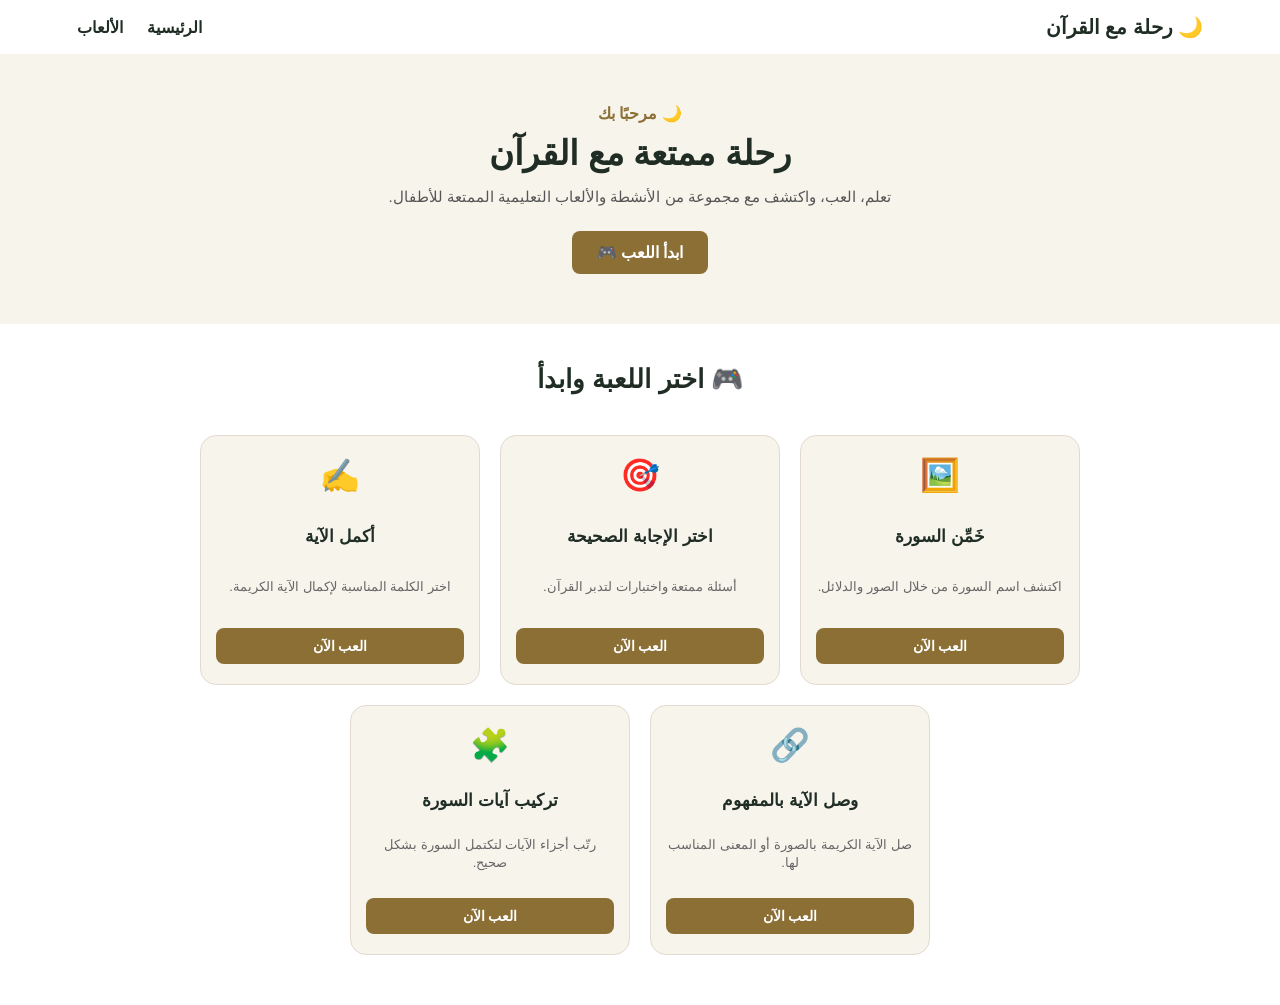
==== index.html @ 1e737d52 "rename 1st.html to index.html" ====
<!DOCTYPE html>
<html lang="ar" dir="rtl">
<head>
    <meta charset="UTF-8">
    <meta name="viewport" content="width=device-width, initial-scale=1.0">
    <title>رحلة ممتعة مع القرآن</title>
    <link rel="stylesheet" href="1st.css">
</head>
<body>

    <nav>
        <div class="logo">🌙 رحلة مع القرآن</div>
        <div class="nav-links">
            <a href="1st.html">الرئيسية</a>
            <a href="#games">الألعاب</a>
        </div>
    </nav>

    <section class="hero">
        <p class="welcome">🌙 مرحبًا بك</p>
        <h1>رحلة ممتعة مع القرآن</h1>
        <p class="hero-text">تعلم، العب، واكتشف مع مجموعة من الأنشطة والألعاب التعليمية الممتعة للأطفال.</p>
        <a href="#games" class="hero-button">ابدأ اللعب 🎮</a>
    </section>

    <section id="games" class="games-section">
        <h2 class="section-title">🎮 اختر اللعبة وابدأ</h2>

        <div class="cards-container">
            <div class="card">
                <div class="card-icon">🖼️</div>
                <h3>خَمِّن السورة</h3>
                <p>اكتشف اسم السورة من خلال الصور والدلائل.</p>
                <a href="G1.html" class="card-btn">العب الآن</a>
            </div>

            <div class="card">
                <div class="card-icon">🎯</div>
                <h3>اختر الإجابة الصحيحة</h3>
                <p>أسئلة ممتعة واختبارات لتدبر القرآن.</p>
                <a href="G2.html" class="card-btn">العب الآن</a>
            </div>

            <div class="card">
                <div class="card-icon">✍️</div>
                <h3>أكمل الآية</h3>
                <p>اختر الكلمة المناسبة لإكمال الآية الكريمة.</p>
                <a href="G3.html" class="card-btn">العب الآن</a>
            </div>

            <div class="card">
                <div class="card-icon">🔗</div>
                <h3>وصل الآية بالمفهوم</h3>
                <p>صل الآية الكريمة بالصورة أو المعنى المناسب لها.</p>
                <a href="G4.html" class="card-btn">العب الآن</a>
            </div>

            <div class="card">
                <div class="card-icon">🧩</div>
                <h3>تركيب آيات السورة</h3>
                <p>رتّب أجزاء الآيات لتكتمل السورة بشكل صحيح.</p>
                <a href="G5.html" class="card-btn">العب الآن</a>
            </div>
        </div>
    </section>

</body>
</html>
---- 1st.css ----
* {
    margin: 0;
    padding: 0;
    box-sizing: border-box;
    font-family: Arial, sans-serif;
}

body {
    background-color: #ffffff;
    color: #1f2d24;
}

/* Navbar */
nav {
    background-color: #ffffff;
    padding: 15px 6%;
    display: flex;
    align-items: center;
    justify-content: space-between;
    box-shadow: 0 2px 10px rgba(0, 0, 0, 0.05);
}

.logo {
    font-size: 20px;
    font-weight: bold;
    color: #1f2d24;
}

.nav-links a {
    text-decoration: none;
    color: #1f2d24;
    margin-right: 20px;
    font-weight: bold;
    transition: color 0.3s;
}

.nav-links a:hover {
    color: #8b6f35;
}

/* Hero Section */
.hero {
    padding: 50px 6%;
    text-align: center;
    background-color: #f7f4ec;
}

.welcome {
    color: #8b6f35;
    font-weight: bold;
    margin-bottom: 10px;
}

.hero h1 {
    font-size: 34px;
    margin-bottom: 15px;
    color: #1f2d24;
}

.hero-text {
    color: #555;
    font-size: 15px;
    margin-bottom: 25px;
}

.hero-button {
    background-color: #8b6f35;
    color: white;
    padding: 12px 25px;
    text-decoration: none;
    border-radius: 8px;
    font-weight: bold;
    display: inline-block;
    transition: background 0.3s;
}

.hero-button:hover {
    background-color: #6d5628;
}

/* Games Section */
.games-section {
    padding: 40px 20px;
    text-align: center;
}

.section-title {
    font-size: 26px;
    margin-bottom: 30px;
    color: #1f2d24;
}

/* Cards Container */
.cards-container {
    display: flex;
    flex-wrap: wrap;
    justify-content: center;
    gap: 20px;
    max-width: 960px;
    margin: 0 auto;
    padding: 10px;
}

/* Card Styling */
.card {
    flex: 0 0 280px;
    width: 280px;
    height: 250px;
    background: #f7f4ec;
    border: 1px solid #e2dad0;
    border-radius: 16px;
    padding: 20px 15px;
    text-align: center;
    display: flex;
    flex-direction: column;
    justify-content: space-between;
    align-items: center;
    transition: transform 0.3s ease, box-shadow 0.3s ease;
}

.card:hover {
    transform: translateY(-5px);
    box-shadow: 0 8px 20px rgba(0, 0, 0, 0.08);
}

.card-icon {
    font-size: 32px;
}

.card h3 {
    font-size: 17px;
    color: #1f2d24;
}

.card p {
    font-size: 13px;
    color: #666;
    line-height: 1.4;
}

.card-btn {
    background-color: #8b6f35;
    color: white;
    padding: 10px 0;
    text-decoration: none;
    border-radius: 8px;
    font-size: 14px;
    font-weight: bold;
    display: block;
    width: 100%;
    transition: background 0.3s;
}

.card-btn:hover {
    background-color: #6d5628;
}

/* Responsive Media Queries */
@media (max-width: 900px) {
    .cards-container {
        max-width: 620px;
    }
}

@media (max-width: 600px) {
    nav {
        flex-direction: column;
        gap: 12px;
    }
    .nav-links a {
        margin: 0 10px;
    }
    .hero h1 {
        font-size: 26px;
    }
    .card {
        flex: 0 0 100%;
        width: 100%;
    }
}
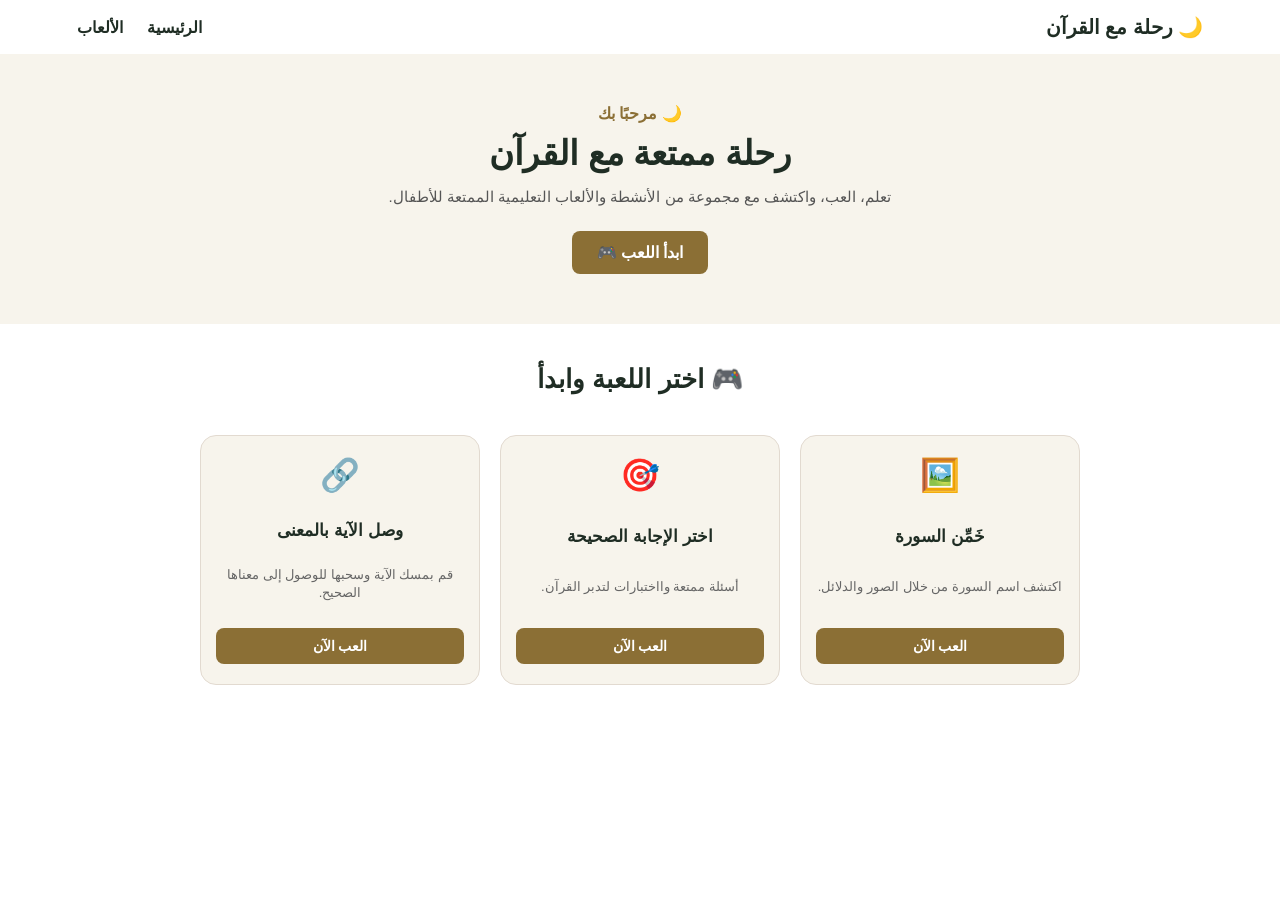
==== commit 2d645687: "add complete surahs verses and meanings for G3" ====
--- a/index.html
+++ b/index.html
@@ -4,14 +4,14 @@
     <meta charset="UTF-8">
     <meta name="viewport" content="width=device-width, initial-scale=1.0">
     <title>رحلة ممتعة مع القرآن</title>
-    <link rel="stylesheet" href="1st.css">
+    <link rel="stylesheet" href="style.css">
 </head>
 <body>
 
     <nav>
         <div class="logo">🌙 رحلة مع القرآن</div>
         <div class="nav-links">
-            <a href="1st.html">الرئيسية</a>
+            <a href="index.html">الرئيسية</a>
             <a href="#games">الألعاب</a>
         </div>
     </nav>
@@ -37,29 +37,15 @@
             <div class="card">
                 <div class="card-icon">🎯</div>
                 <h3>اختر الإجابة الصحيحة</h3>
-                <p>أسئلة ممتعة واختبارات لتدبر القرآن.</p>
+                <p>أسئلة ممتعة وااختبارات لتدبر القرآن.</p>
                 <a href="G2.html" class="card-btn">العب الآن</a>
             </div>
 
             <div class="card">
-                <div class="card-icon">✍️</div>
-                <h3>أكمل الآية</h3>
-                <p>اختر الكلمة المناسبة لإكمال الآية الكريمة.</p>
+                <div class="card-icon">🔗</div>
+                <h3>وصل الآية بالمعنى</h3>
+                <p>قم بمسك الآية وسحبها للوصول إلى معناها الصحيح.</p>
                 <a href="G3.html" class="card-btn">العب الآن</a>
-            </div>
-
-            <div class="card">
-                <div class="card-icon">🔗</div>
-                <h3>وصل الآية بالمفهوم</h3>
-                <p>صل الآية الكريمة بالصورة أو المعنى المناسب لها.</p>
-                <a href="G4.html" class="card-btn">العب الآن</a>
-            </div>
-
-            <div class="card">
-                <div class="card-icon">🧩</div>
-                <h3>تركيب آيات السورة</h3>
-                <p>رتّب أجزاء الآيات لتكتمل السورة بشكل صحيح.</p>
-                <a href="G5.html" class="card-btn">العب الآن</a>
             </div>
         </div>
     </section>
--- a/style.css
+++ b/style.css
@@ -0,0 +1,180 @@
+* {
+    margin: 0;
+    padding: 0;
+    box-sizing: border-box;
+    font-family: Arial, sans-serif;
+}
+
+body {
+    background-color: #ffffff;
+    color: #1f2d24;
+}
+
+/* Navbar */
+nav {
+    background-color: #ffffff;
+    padding: 15px 6%;
+    display: flex;
+    align-items: center;
+    justify-content: space-between;
+    box-shadow: 0 2px 10px rgba(0, 0, 0, 0.05);
+}
+
+.logo {
+    font-size: 20px;
+    font-weight: bold;
+    color: #1f2d24;
+}
+
+.nav-links a {
+    text-decoration: none;
+    color: #1f2d24;
+    margin-right: 20px;
+    font-weight: bold;
+    transition: color 0.3s;
+}
+
+.nav-links a:hover {
+    color: #8b6f35;
+}
+
+/* Hero Section */
+.hero {
+    padding: 50px 6%;
+    text-align: center;
+    background-color: #f7f4ec;
+}
+
+.welcome {
+    color: #8b6f35;
+    font-weight: bold;
+    margin-bottom: 10px;
+}
+
+.hero h1 {
+    font-size: 34px;
+    margin-bottom: 15px;
+    color: #1f2d24;
+}
+
+.hero-text {
+    color: #555;
+    font-size: 15px;
+    margin-bottom: 25px;
+}
+
+.hero-button {
+    background-color: #8b6f35;
+    color: white;
+    padding: 12px 25px;
+    text-decoration: none;
+    border-radius: 8px;
+    font-weight: bold;
+    display: inline-block;
+    transition: background 0.3s;
+}
+
+.hero-button:hover {
+    background-color: #6d5628;
+}
+
+/* Games Section */
+.games-section {
+    padding: 40px 20px;
+    text-align: center;
+}
+
+.section-title {
+    font-size: 26px;
+    margin-bottom: 30px;
+    color: #1f2d24;
+}
+
+/* Cards Container */
+.cards-container {
+    display: flex;
+    flex-wrap: wrap;
+    justify-content: center;
+    gap: 20px;
+    max-width: 960px;
+    margin: 0 auto;
+    padding: 10px;
+}
+
+/* Card Styling */
+.card {
+    flex: 0 0 280px;
+    width: 280px;
+    height: 250px;
+    background: #f7f4ec;
+    border: 1px solid #e2dad0;
+    border-radius: 16px;
+    padding: 20px 15px;
+    text-align: center;
+    display: flex;
+    flex-direction: column;
+    justify-content: space-between;
+    align-items: center;
+    transition: transform 0.3s ease, box-shadow 0.3s ease;
+}
+
+.card:hover {
+    transform: translateY(-5px);
+    box-shadow: 0 8px 20px rgba(0, 0, 0, 0.08);
+}
+
+.card-icon {
+    font-size: 32px;
+}
+
+.card h3 {
+    font-size: 17px;
+    color: #1f2d24;
+}
+
+.card p {
+    font-size: 13px;
+    color: #666;
+    line-height: 1.4;
+}
+
+.card-btn {
+    background-color: #8b6f35;
+    color: white;
+    padding: 10px 0;
+    text-decoration: none;
+    border-radius: 8px;
+    font-size: 14px;
+    font-weight: bold;
+    display: block;
+    width: 100%;
+    transition: background 0.3s;
+}
+
+.card-btn:hover {
+    background-color: #6d5628;
+}
+
+/* Responsive Media Queries */
+@media (max-width: 900px) {
+    .cards-container {
+        max-width: 620px;
+    }
+}
+
+@media (max-width: 600px) {
+    nav {
+        flex-direction: column;
+        gap: 12px;
+    }
+    .nav-links a {
+        margin: 0 10px;
+    }
+    .hero h1 {
+        font-size: 26px;
+    }
+    .card {
+        flex: 0 0 100%;
+        width: 100%;
+    }
+}
